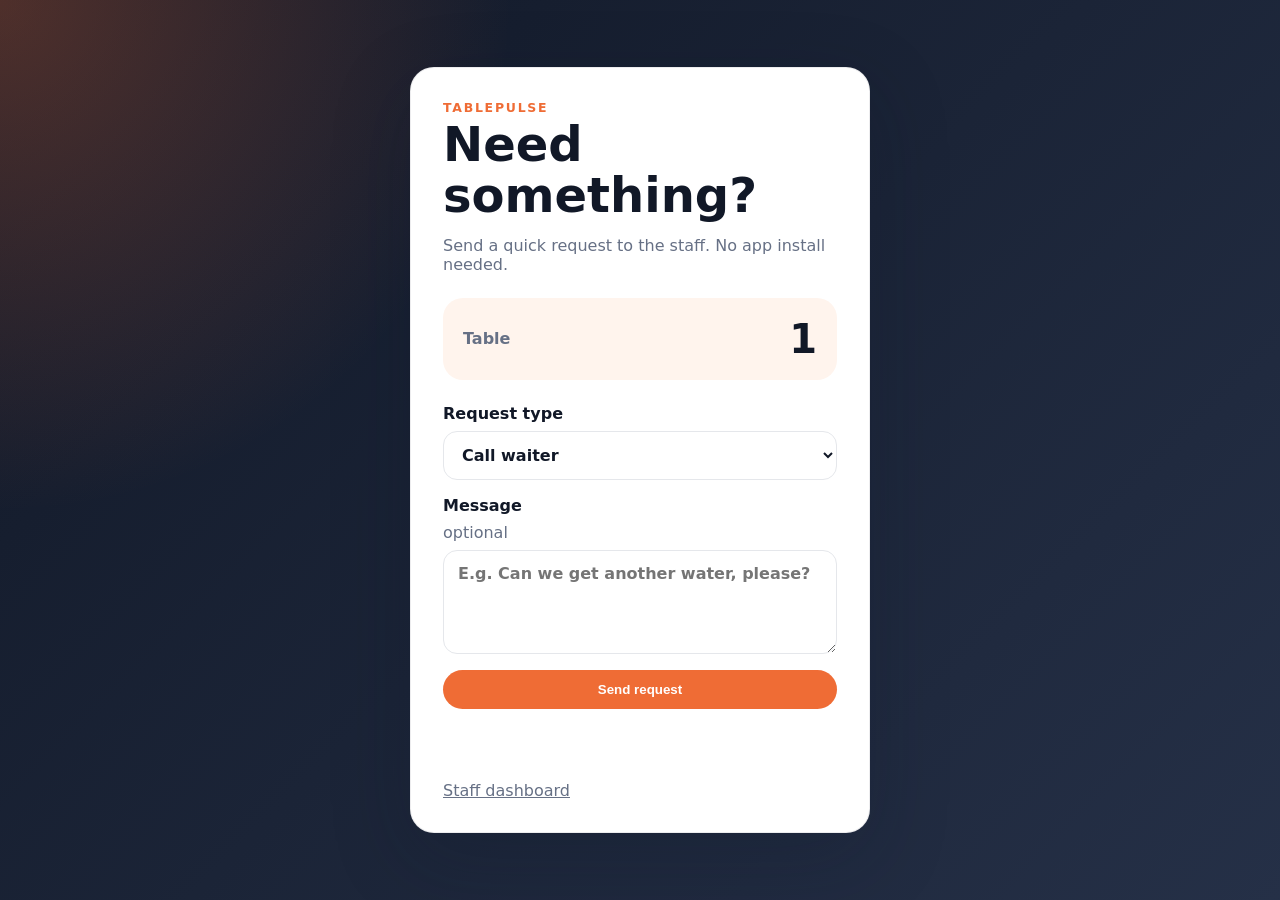
==== index.html @ 86a1dc6e "Initial TablePulse restaurant app" ====
<!doctype html>
<html lang="en">
<head>
  <meta charset="utf-8">
  <meta name="viewport" content="width=device-width, initial-scale=1">
  <title>TablePulse · Guest request</title>
  <link rel="stylesheet" href="styles.css">
</head>
<body class="guest-shell">
  <main class="card guest-card">
    <div class="eyebrow">TablePulse</div>
    <h1>Need something?</h1>
    <p class="muted">Send a quick request to the staff. No app install needed.</p>

    <section class="table-banner">
      <span>Table</span>
      <strong id="tableNumber">—</strong>
    </section>

    <form id="ticketForm" class="stack">
      <label>
        Request type
        <select id="type" required>
          <option value="service">Call waiter</option>
          <option value="payment">Ask for bill</option>
          <option value="cleaning">Clean table</option>
          <option value="order_issue">Order issue</option>
          <option value="feedback">Feedback</option>
        </select>
      </label>

      <label>
        Message <span class="optional">optional</span>
        <textarea id="message" rows="4" placeholder="E.g. Can we get another water, please?"></textarea>
      </label>

      <button class="primary" type="submit">Send request</button>
    </form>

    <p id="notice" class="notice" role="status"></p>
    <a class="dashboard-link" href="dashboard.html">Staff dashboard</a>
  </main>

  <script src="app.js"></script>
  <script>TablePulse.initGuest();</script>
</body>
</html>
---- styles.css ----
:root {
  --bg: #111827;
  --card: #ffffff;
  --ink: #111827;
  --muted: #667085;
  --line: #e5e7eb;
  --brand: #ef6c35;
  --brand-dark: #d85722;
  --ok: #0f9f6e;
  --warn: #b7791f;
  --shadow: 0 24px 80px rgba(15, 23, 42, 0.22);
  font-family: Inter, ui-sans-serif, system-ui, -apple-system, BlinkMacSystemFont, "Segoe UI", sans-serif;
}

* { box-sizing: border-box; }
body { margin: 0; color: var(--ink); background: #f6f7fb; }
.guest-shell {
  min-height: 100vh;
  display: grid;
  place-items: center;
  padding: 24px;
  background:
    radial-gradient(circle at top left, rgba(239, 108, 53, .28), transparent 32rem),
    linear-gradient(135deg, #111827, #253047);
}
.card, .panel {
  background: var(--card);
  border: 1px solid rgba(17, 24, 39, .08);
  border-radius: 24px;
  box-shadow: var(--shadow);
}
.guest-card { width: min(100%, 460px); padding: 32px; }
.eyebrow { color: var(--brand); font-size: .78rem; font-weight: 800; letter-spacing: .14em; text-transform: uppercase; }
h1, h2 { margin: .25rem 0 .75rem; line-height: 1.05; }
h1 { font-size: clamp(2rem, 5vw, 3rem); }
h2 { font-size: 1.2rem; }
.muted { color: var(--muted); }
.stack { display: grid; gap: 16px; }
label { display: grid; gap: 8px; font-weight: 700; }
.optional { color: var(--muted); font-weight: 500; }
input, select, textarea {
  width: 100%; border: 1px solid var(--line); border-radius: 14px; padding: 13px 14px;
  font: inherit; background: #fff; color: var(--ink);
}
textarea { resize: vertical; }
button {
  border: 0; border-radius: 999px; padding: 12px 18px; font-weight: 800; cursor: pointer;
  transition: transform .14s ease, filter .14s ease;
}
button:hover { transform: translateY(-1px); filter: brightness(.98); }
.primary { background: var(--brand); color: white; width: 100%; }
.secondary { background: #eef2f7; color: #172033; }
.table-banner {
  margin: 24px 0; padding: 18px 20px; border-radius: 20px; background: #fff4ed;
  display: flex; align-items: center; justify-content: space-between;
}
.table-banner span { color: var(--muted); font-weight: 700; }
.table-banner strong { font-size: 2.5rem; }
.notice { min-height: 1.5rem; font-weight: 700; }
.notice.ok { color: var(--ok); }
.notice.error { color: #c81e1e; }
.dashboard-link { display: inline-block; margin-top: 16px; color: var(--muted); }
.topbar {
  display: flex; justify-content: space-between; gap: 16px; align-items: center; padding: 28px;
  background: #fff; border-bottom: 1px solid var(--line);
}
.actions { display: flex; gap: 10px; flex-wrap: wrap; }
.dashboard-grid {
  display: grid; grid-template-columns: 320px 1fr; gap: 20px; padding: 24px; max-width: 1180px; margin: 0 auto;
}
.panel { padding: 22px; box-shadow: 0 12px 30px rgba(15, 23, 42, .08); }
.stats-panel, .qr-panel { align-self: start; }
.qr-panel { grid-column: 1; }
.queue-panel { grid-row: 1 / span 2; grid-column: 2; }
.stats { display: grid; grid-template-columns: repeat(3, 1fr); gap: 10px; margin: 18px 0; }
.stats div { background: #f8fafc; border-radius: 16px; padding: 14px; }
.stats strong { display: block; font-size: 1.8rem; }
.stats span { color: var(--muted); font-size: .86rem; }
.filter-label { margin-top: 14px; }
.inline-form { display: flex; gap: 10px; }
.inline-form input { max-width: 110px; }
.link-box { display: block; margin-top: 14px; padding: 12px; background: #111827; color: #e5e7eb; border-radius: 12px; white-space: normal; word-break: break-all; }
.section-head { display: flex; justify-content: space-between; align-items: center; gap: 12px; }
.pill { border-radius: 999px; padding: 6px 10px; background: #fef3c7; color: #92400e; font-size: .82rem; font-weight: 800; }
.pill.online { background: #d1fae5; color: #065f46; }
.ticket-list { display: grid; gap: 12px; margin-top: 16px; }
.ticket {
  border: 1px solid var(--line); border-radius: 18px; padding: 16px;
  display: grid; grid-template-columns: 1fr auto; gap: 12px; align-items: center;
}
.ticket h3 { margin: 0 0 6px; }
.ticket p { margin: 0; color: var(--muted); }
.ticket-meta { display: flex; gap: 8px; flex-wrap: wrap; margin-top: 10px; }
.tag { border-radius: 999px; padding: 4px 8px; background: #eef2f7; font-size: .8rem; font-weight: 700; }
.tag.new { background: #fee2e2; color: #991b1b; }
.tag.doing { background: #fef3c7; color: #92400e; }
.tag.done { background: #d1fae5; color: #065f46; }
.ticket-actions { display: flex; gap: 8px; flex-wrap: wrap; justify-content: flex-end; }
.empty { text-align: center; color: var(--muted); padding: 32px; }
@media (max-width: 820px) {
  .topbar, .dashboard-grid { display: block; }
  .panel { margin: 16px; }
  .topbar .actions { margin-top: 16px; }
  .ticket { grid-template-columns: 1fr; }
  .ticket-actions { justify-content: flex-start; }
}
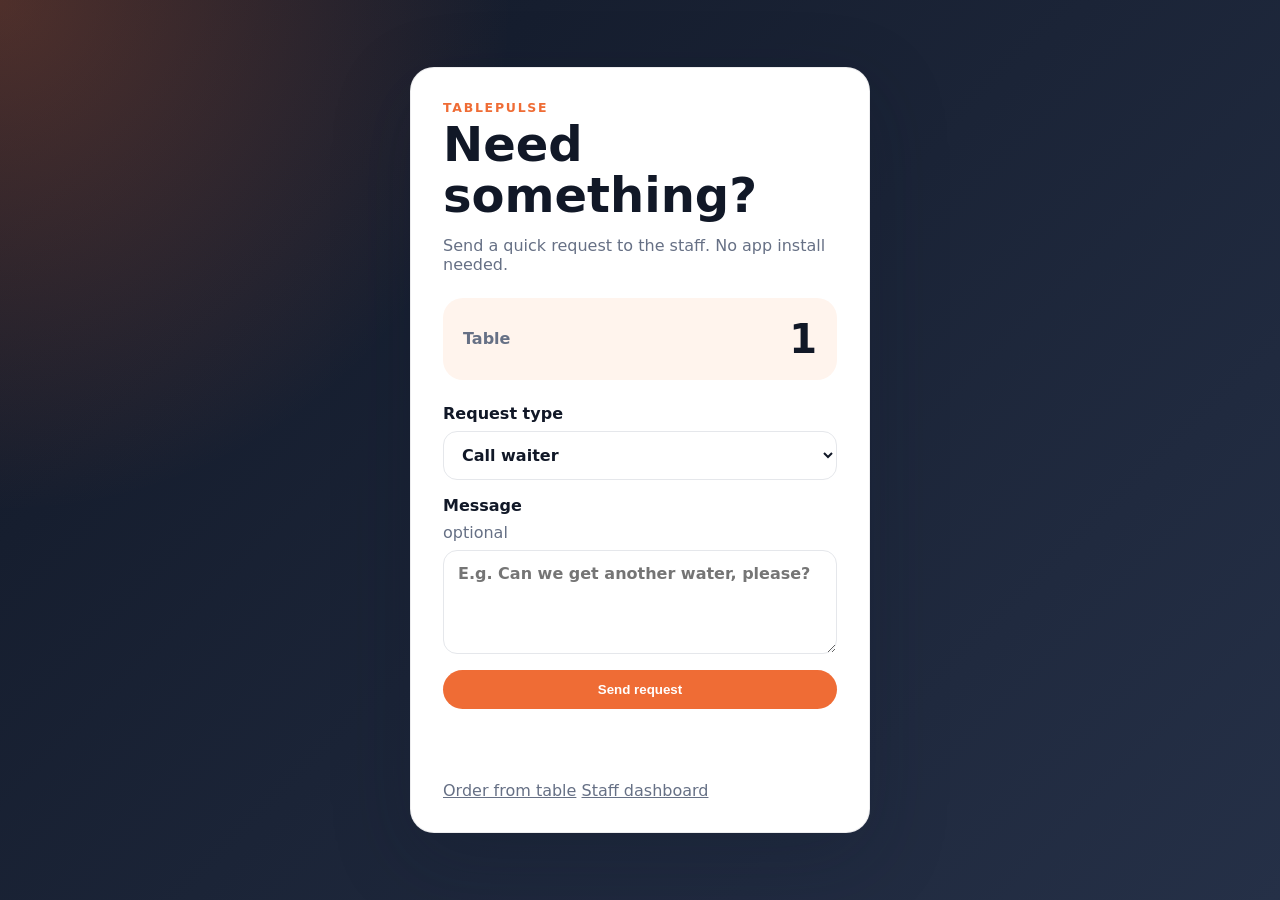
==== commit a88d95de: "Add table ordering prototype with Dotypos connector" ====
--- a/index.html
+++ b/index.html
@@ -38,10 +38,14 @@
     </form>
 
     <p id="notice" class="notice" role="status"></p>
+    <a class="dashboard-link" id="orderLink" href="order.html">Order from table</a>
     <a class="dashboard-link" href="dashboard.html">Staff dashboard</a>
   </main>
 
   <script src="app.js"></script>
-  <script>TablePulse.initGuest();</script>
+  <script>
+    TablePulse.initGuest();
+    document.getElementById('orderLink').href = `order.html${window.location.search || '?t=1'}`;
+  </script>
 </body>
 </html>
--- a/styles.css
+++ b/styles.css
@@ -54,6 +54,7 @@
   margin: 24px 0; padding: 18px 20px; border-radius: 20px; background: #fff4ed;
   display: flex; align-items: center; justify-content: space-between;
 }
+.table-banner.compact { margin: 0; min-width: 150px; }
 .table-banner span { color: var(--muted); font-weight: 700; }
 .table-banner strong { font-size: 2.5rem; }
 .notice { min-height: 1.5rem; font-weight: 700; }
@@ -97,10 +98,38 @@
 .tag.done { background: #d1fae5; color: #065f46; }
 .ticket-actions { display: flex; gap: 8px; flex-wrap: wrap; justify-content: flex-end; }
 .empty { text-align: center; color: var(--muted); padding: 32px; }
+.empty.small { padding: 12px; }
+.order-shell { background: #f6f7fb; min-height: 100vh; }
+.order-hero {
+  display: flex; justify-content: space-between; gap: 18px; align-items: center;
+  padding: 32px; max-width: 1180px; margin: 0 auto;
+}
+.order-layout {
+  display: grid; grid-template-columns: 1fr 360px; gap: 20px; padding: 0 24px 24px; max-width: 1180px; margin: 0 auto;
+}
+.category-tabs { display: flex; gap: 8px; flex-wrap: wrap; margin: 16px 0; }
+.category-tab { background: #eef2f7; color: #172033; }
+.category-tab.active { background: var(--brand); color: #fff; }
+.menu-list { display: grid; gap: 12px; }
+.menu-item {
+  border: 1px solid var(--line); border-radius: 18px; padding: 16px;
+  display: flex; justify-content: space-between; gap: 16px; align-items: center;
+}
+.menu-item h3 { margin: 0 0 4px; }
+.menu-item p { margin: 0 0 8px; color: var(--muted); }
+.cart-panel { position: sticky; top: 18px; align-self: start; }
+.cart-list { display: grid; gap: 10px; margin: 12px 0; }
+.cart-line { display: flex; justify-content: space-between; gap: 12px; padding: 12px; border-radius: 14px; background: #f8fafc; }
+.cart-line span { display: block; color: var(--muted); font-size: .9rem; }
+.qty-controls { display: flex; gap: 6px; align-items: center; }
+.qty-controls button { padding: 8px 11px; }
+.cart-total { display: flex; justify-content: space-between; align-items: center; margin: 16px 0; font-size: 1.1rem; }
 @media (max-width: 820px) {
-  .topbar, .dashboard-grid { display: block; }
+  .topbar, .dashboard-grid, .order-hero, .order-layout { display: block; }
   .panel { margin: 16px; }
   .topbar .actions { margin-top: 16px; }
   .ticket { grid-template-columns: 1fr; }
   .ticket-actions { justify-content: flex-start; }
+  .cart-panel { position: static; }
+  .menu-item { align-items: flex-start; }
 }
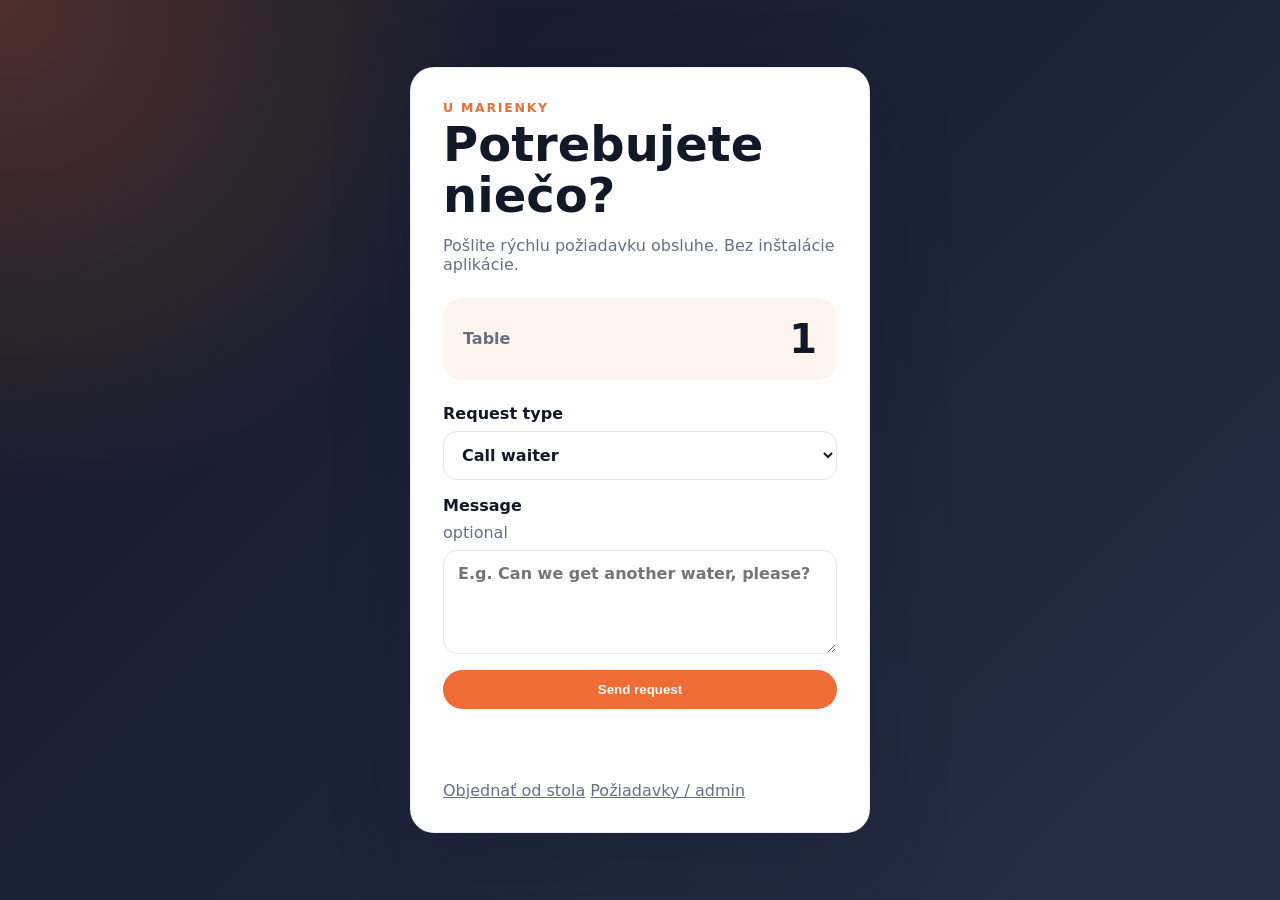
==== commit 104f443f: "Brand module for U Marienky" ====
--- a/index.html
+++ b/index.html
@@ -3,14 +3,14 @@
 <head>
   <meta charset="utf-8">
   <meta name="viewport" content="width=device-width, initial-scale=1">
-  <title>TablePulse · Guest request</title>
+  <title>U Marienky · Požiadavka od stola</title>
   <link rel="stylesheet" href="styles.css">
 </head>
 <body class="guest-shell">
   <main class="card guest-card">
-    <div class="eyebrow">TablePulse</div>
-    <h1>Need something?</h1>
-    <p class="muted">Send a quick request to the staff. No app install needed.</p>
+    <div class="eyebrow">U Marienky</div>
+    <h1>Potrebujete niečo?</h1>
+    <p class="muted">Pošlite rýchlu požiadavku obsluhe. Bez inštalácie aplikácie.</p>
 
     <section class="table-banner">
       <span>Table</span>
@@ -38,8 +38,8 @@
     </form>
 
     <p id="notice" class="notice" role="status"></p>
-    <a class="dashboard-link" id="orderLink" href="order.html">Order from table</a>
-    <a class="dashboard-link" href="dashboard.html">Staff dashboard</a>
+    <a class="dashboard-link" id="orderLink" href="order.html">Objednať od stola</a>
+    <a class="dashboard-link" href="dashboard.html">Požiadavky / admin</a>
   </main>
 
   <script src="app.js"></script>
--- a/styles.css
+++ b/styles.css
@@ -50,6 +50,7 @@
 button:hover { transform: translateY(-1px); filter: brightness(.98); }
 .primary { background: var(--brand); color: white; width: 100%; }
 .secondary { background: #eef2f7; color: #172033; }
+.button-link { display: inline-flex; align-items: center; text-decoration: none; border-radius: 999px; padding: 12px 18px; font-weight: 800; }
 .table-banner {
   margin: 24px 0; padding: 18px 20px; border-radius: 20px; background: #fff4ed;
   display: flex; align-items: center; justify-content: space-between;
@@ -120,16 +121,57 @@
 .cart-panel { position: sticky; top: 18px; align-self: start; }
 .cart-list { display: grid; gap: 10px; margin: 12px 0; }
 .cart-line { display: flex; justify-content: space-between; gap: 12px; padding: 12px; border-radius: 14px; background: #f8fafc; }
+.cart-line-main { flex: 1; min-width: 0; }
 .cart-line span { display: block; color: var(--muted); font-size: .9rem; }
-.qty-controls { display: flex; gap: 6px; align-items: center; }
+.item-note-label { margin-top: 10px; font-size: .82rem; color: var(--muted); font-weight: 700; }
+.item-note { margin-top: 5px; padding: 9px 10px; border-radius: 10px; font-size: .92rem; }
+.qty-controls { display: flex; gap: 6px; align-items: flex-start; }
 .qty-controls button { padding: 8px 11px; }
 .cart-total { display: flex; justify-content: space-between; align-items: center; margin: 16px 0; font-size: 1.1rem; }
+.confirmation-panel { margin-top: 16px; padding: 16px; border-radius: 18px; background: #ecfdf5; border: 1px solid #a7f3d0; }
+.confirmation-panel h3 { margin: 0 0 6px; }
+.confirmation-panel p { margin: 0 0 12px; color: #065f46; }
+.small-print { font-size: .85rem; margin-top: 14px; }
+.config-layout { display: grid; grid-template-columns: repeat(2, minmax(0, 1fr)); gap: 20px; padding: 24px; max-width: 1180px; margin: 0 auto; }
+.wide-panel { grid-column: 1 / -1; }
+.health-list { display: grid; gap: 10px; margin: 16px 0 0; }
+.health-list div { display: flex; justify-content: space-between; gap: 12px; padding: 10px 0; border-bottom: 1px solid var(--line); }
+.health-list dt { font-weight: 800; }
+.health-list dd { margin: 0; color: var(--muted); }
+.check-grid { display: grid; grid-template-columns: repeat(auto-fit, minmax(180px, 1fr)); gap: 10px; margin-top: 16px; }
+.check-card { display: grid; grid-template-columns: auto 1fr; gap: 8px 10px; align-items: center; padding: 12px; border: 1px solid var(--line); border-radius: 14px; background: #f8fafc; }
+.check-card input { width: auto; }
+.check-card small { grid-column: 2; color: var(--muted); font-weight: 500; }
+.table-map-list { display: grid; gap: 12px; margin-top: 16px; }
+.table-map-row { display: grid; grid-template-columns: 120px 1fr 220px auto; gap: 10px; align-items: end; padding: 12px; border: 1px solid var(--line); border-radius: 16px; background: #f8fafc; }
+.qr-layout { display: grid; grid-template-columns: 340px 1fr; gap: 20px; padding: 24px; max-width: 1240px; margin: 0 auto; }
+.qr-print-sheet { display: grid; grid-template-columns: repeat(auto-fit, minmax(260px, 1fr)); gap: 18px; }
+.qr-card { background: #fff; border: 1px solid var(--line); border-radius: 24px; padding: 22px; text-align: center; box-shadow: 0 12px 30px rgba(15, 23, 42, .08); page-break-inside: avoid; }
+.qr-brand { color: var(--brand); font-size: .75rem; font-weight: 900; letter-spacing: .16em; text-transform: uppercase; }
+.qr-card h2 { font-size: 1.8rem; margin: 8px 0; }
+.qr-card p { color: var(--muted); margin: 0 0 16px; }
+.qr-code { display: grid; place-items: center; margin: 12px auto; }
+.qr-code svg { width: 190px; height: 190px; }
+.qr-card strong { display: block; font-size: 1.2rem; margin-top: 10px; }
+.qr-card small { display: block; color: var(--muted); margin-top: 10px; word-break: break-all; font-size: .72rem; }
+.print-button { width: auto; }
+@media print {
+  body { background: #fff; }
+  .no-print { display: none !important; }
+  .qr-layout { display: block; padding: 0; margin: 0; max-width: none; }
+  .qr-print-sheet { grid-template-columns: repeat(2, 1fr); gap: 12mm; }
+  .qr-card { box-shadow: none; border: 1px solid #111; border-radius: 8mm; padding: 10mm; }
+}
 @media (max-width: 820px) {
-  .topbar, .dashboard-grid, .order-hero, .order-layout { display: block; }
+  .topbar, .dashboard-grid, .order-hero, .order-layout, .config-layout, .qr-layout { display: block; }
   .panel { margin: 16px; }
   .topbar .actions { margin-top: 16px; }
   .ticket { grid-template-columns: 1fr; }
   .ticket-actions { justify-content: flex-start; }
   .cart-panel { position: static; }
   .menu-item { align-items: flex-start; }
+  .cart-line { display: block; }
+  .qty-controls { margin-top: 10px; }
+  .table-map-row { display: block; }
+  .table-map-row label, .table-map-row button { margin-top: 10px; }
 }
